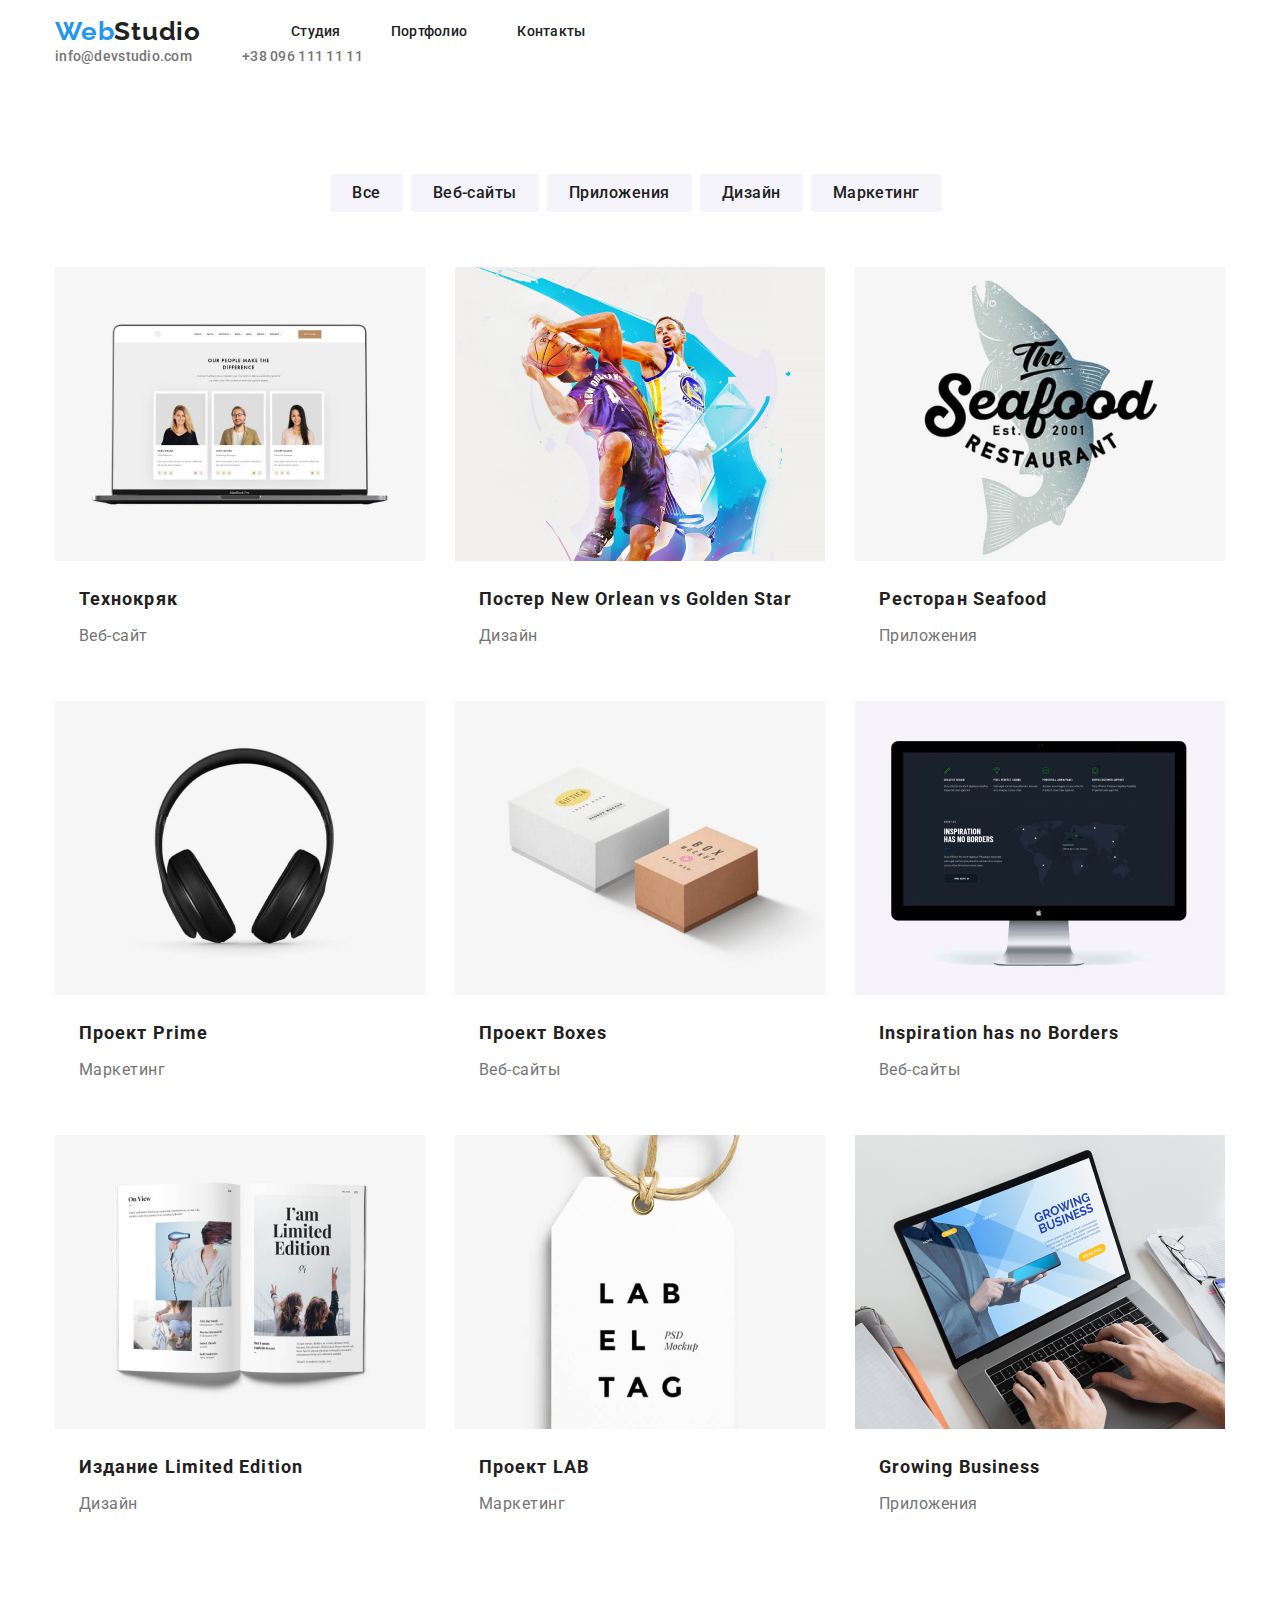
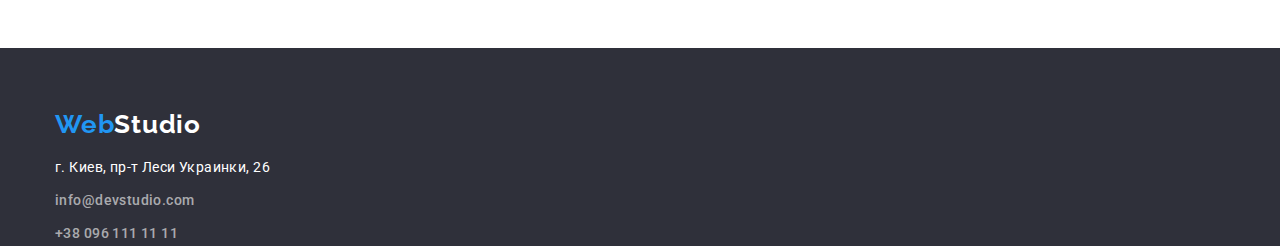
==== portfolio/portfolio.html @ 15a5bf29 "Готовый проект" ====
<!DOCTYPE html>
<html lang="en">
  <head>
    <meta charset="UTF-8" />
    <meta http-equiv="X-UA-Compatible" content="IE=edge" />
    <meta name="viewport" content="width=device-width, initial-scale=1.0" />
    <link rel="preconnect" href="https://fonts.gstatic.com" />
    <link
      href="https://fonts.googleapis.com/css2?family=Raleway:wght@700&family=Roboto:wght@400;500;700;900&display=swap"
      rel="stylesheet"
    />
    <link rel="stylesheet" href="../css/style.css" />
    <title>Portfolio</title>
  </head>
  <body>
    <header class="container header">
      <div class="container">
        <!-- Navigations -->
        <nav>
          <a href="./" class="link logo">
            <span class="logo-span">Web</span>Studio</a
          >
          <ul class="menu list-no">
            <li class="nav-item">
              <a class="link nav-link" href="../index.html">Студия</a>
            </li>
            <li class="nav-item">
              <a class="link nav-link" href="#">Портфолио</a>
            </li>
            <li class="nav-item">
              <a class="link nav-link" href="#">Контакты</a>
            </li>
          </ul>
        </nav>
        <ul class="con-list list-no">
          <li class="con-item">
            <a class="link con-link" href="mailto:info@devstudio.com"
              >info@devstudio.com</a
            >
          </li>
          <li class="con-item">
            <a class="link con-link" href="tel:+380961111111"
              >+38 096 111 11 11</a
            >
          </li>
        </ul>
      </div>
    </header>
    <main>
      <section class="catalog">
        <div class="container">
          <ul class="list-no categori-but">
            <li><button class="catalog-but" type="button">Все</button></li>
            <li>
              <button class="catalog-but" type="button">Веб-сайты</button>
            </li>
            <li>
              <button class="catalog-but" type="button">Приложения</button>
            </li>
            <li><button class="catalog-but" type="button">Дизайн</button></li>
            <li>
              <button class="catalog-but" type="button">Маркетинг</button>
            </li>
          </ul>
          <ul class="list-no project-port">
            <!-- Я не знаю это должна быть кнопка или ссылка. Я думаю ссылка -->
            <li class="project">
              <a href="#">
                <img
                  src="../img/portfolio/img.jpg"
                  alt="Веб-сайт"
                  width="370"
                />
                <h3 class="name-project">Технокряк</h3>
                <p class="type-catalog">Веб-сайт</p>
              </a>
            </li>
            <li class="project">
              <a href="#">
                <img
                  src="../img/portfolio/img-1.jpg"
                  alt="Дизайн"
                  width="370"
                />
                <h3 class="name-project">Постер New Orlean vs Golden Star</h3>
                <p class="type-catalog">Дизайн</p>
              </a>
            </li>
            <li class="project">
              <a href="#">
                <img
                  src="../img/portfolio/img-2.jpg"
                  alt="Приложения"
                  width="370"
                />
                <h3 class="name-project">Ресторан Seafood</h3>
                <p class="type-catalog">Приложения</p>
              </a>
            </li>
            <li class="project">
              <a href="#">
                <img
                  src="../img/portfolio/img-3.jpg"
                  alt="Маркетинг"
                  width="370"
                />
                <h3 class="name-project">Проект Prime</h3>
                <p class="type-catalog">Маркетинг</p>
              </a>
            </li>
            <li class="project">
              <a href="#">
                <img
                  src="../img/portfolio/img-4.jpg"
                  alt="Приложения"
                  width="370"
                />
                <h3 class="name-project">Проект Boxes</h3>
                <p class="type-catalog">Веб-сайты</p>
              </a>
            </li>
            <li class="project">
              <a href="">
                <img
                  src="../img/portfolio/img-5.jpg"
                  alt="Веб-сайты"
                  width="370"
                />
                <h3 class="name-project">Inspiration has no Borders</h3>
                <p class="type-catalog">Веб-сайты</p>
              </a>
            </li>
            <li class="project">
              <a href="#">
                <img
                  src="../img/portfolio/img-6.jpg"
                  alt="Дизайн"
                  width="370"
                />
                <h3 class="name-project">Издание Limited Edition</h3>
                <p class="type-catalog">Дизайн</p>
              </a>
            </li>
            <li class="project">
              <a href="#">
                <img
                  src="../img/portfolio/img-7.jpg"
                  alt="Маркетинг"
                  width="370"
                />
                <h3 class="name-project">Проект LAB</h3>
                <p class="type-catalog">Маркетинг</p>
              </a>
            </li>
            <li class="project">
              <a href="#">
                <img
                  src="../img/portfolio/img-8.jpg"
                  alt="Приложения"
                  width="370"
                />
                <h3 class="name-project">Growing Business</h3>
                <p class="type-catalog">Приложения</p>
              </a>
            </li>
          </ul>
        </div>
      </section>
    </main>
    <footer class="footer">
      <div class="container">
        <!-- Адрес и контакты в футере -->
        <a href="../index.html" class="link logo footer-logo">
          <span class="logo-span">Web</span
          ><span class="white-span">Studio</span>
        </a>
        <address class="address">
          <a
            href="https://goo.gl/maps/hZhFV1fXpXnWWx7i7"
            class="address-street link"
            target="_blank"
            >г. Киев, пр-т Леси Украинки, 26</a
          >
          <ul class="list-no">
            <li class="footer-item-list">
              <a
                class="link con-link footer-link"
                href="mailto:info@devstudio.com"
                >info@devstudio.com</a
              >
            </li>
            <li class="footer-item-list">
              <a class="link con-link footer-link" href="tel:+380961111111"
                >+38 096 111 11 11</a
              >
            </li>
          </ul>
        </address>
      </div>
    </footer>
  </body>
</html>
---- css/style.css ----
*,
::before,
::after {
  margin: 0;
  padding: 0;
}
img {
  display: block;
  max-width: 100%;
  height: auto;
}
h1,
h2,
h3,
h4,
h5,
h6,
p {
	margin-top: 0;
}
html {
	box-sizing: border-box;
}
*,
*::after,
*::before {
	box-sizing: inherit;
}
:root {
  --link-color: #212121;
  --link-color-hov: #2196f3;
  --contact-color: #757575;
  --title-color: #212121;
  --p-color: #757575;
  --font: "Roboto", sans-serif;
}

body {
  box-sizing: border-box;
  font-family: var(--font);
  background: #FFFFFF;
}
button {
  cursor: pointer;
}
.container {
  width: 1170px;
  margin: 0 auto;
}

.link {
  font-family: var(--font);
  text-decoration: none;
  font-size: 14px;
  color: var(--link-color);
}
.list-no {
	list-style: none;
	padding-left: 0;
	margin: 0;
}
.zagolovok {
  font-family: var(--font);
  color: var(--p-color);
}
/* header */
nav {
  
  display: flex;
}

.header {
  display: flex;
  justify-content: space-between;
  padding: 15px 0px 15px 0px;
  align-items: center;
}

.logo {
  font-family: "Raleway", sans-serif;
  font-weight: 700;
  font-size: 26px;
  line-height: 1.3;
  letter-spacing: 0.03em;
  height: 31px;
  margin-right: 90px;
}
.logo-span {
  color: var(--link-color-hov);
}
.white-span {
  color: white;
}
.menu {
  align-items: center;
  display: flex;
}
.nav-item {
  
  margin-right: 50px;
}

.nav-link {
  font-weight: 500;
  line-height: 1.14;
  letter-spacing: 0.02em;
}
.nav-link:hover {
  color: var(--link-color-hov);
}
.nav-link:focus {
  color: var(--link-color-hov);
}
.con-item {
  /* padding: 20px 0px 20px 0px; */
  margin-right: 50px;
}
.con-item:last-child {
  margin-right: 0px;
}
.con-list {
  display: flex;
  margin-left: auto;
}
.con-link {
  font-weight: 500;
  font-size: 14px;
  line-height: 1.14;
  letter-spacing: 0.02em;
  color: var(--contact-color);
}
.con-link:hover {
  color: var(--link-color-hov);
}
/* end header */

/* shapka */
.shapka {
  background: #2f303a;
}
.main-title {
  color: #fff;
  font-family: var(--font);
  font-weight: 900;
  font-size: 44px;
  line-height: 1.36;
  text-align: center;
  letter-spacing: 0.06em;
  text-transform: uppercase;
  padding-top: 200px;
  margin: 0 auto 30px auto;
  width: 696px;
}
.order-but {
  background: var(--link-color-hov);
  font-family: var(--font);
  font-weight: 700;
  font-size: 16px;
  line-height: 1.87;
  text-align: center;
  width: 200px;
  height: 50px;
  border: none;
  letter-spacing: 0.06em;
  color: #ffffff;
  box-shadow: 0px 4px 4px rgba(0, 0, 0, 0.15);
  border-radius: 4px;
  margin-bottom: 200px;
  transition: all 600ms ease;
}
.order-but:hover {
  width: 250px;
  height: 65px;
  border-radius: 10px;
  box-shadow: 10px 10px 10px rgba(0, 0, 0, 0.15);
}
.center {
  text-align: center;
}

/* shapka end */
/* about-us */
.about-list {
  margin-top: 94px;
  margin-bottom: 94px;
  display: flex;
}
.about-list-item {
  margin-right: 30px;
}
.mini-title {
  font-family: var(--font);
  font-weight: 700;
  font-size: 14px;
  line-height: 1.14;
  letter-spacing: 0.03em;
  text-transform: uppercase;
  margin-bottom: 10px;
}
.about-p {
  font-size: 14px;
  line-height: 1.71;
  letter-spacing: 0.03em;
}
.title-section {
  font-family: var(--font);
  font-weight: 700;
  font-size: 36px;
  line-height: 1.16;
  text-align: center;
  letter-spacing: 0.03em;
  margin-bottom: 50px;
}
.list-img {
  display: flex;
  margin-bottom: 188px;
  justify-content: space-between;
}

}
/* our team */
.team {
  background: #f5f4fa;
}
.list-team {
  display: flex;
  margin-bottom: 94px;
  justify-content: space-between;
}
.card-people {
  background-color: white;
  width: 270px;
  box-shadow: 0px 1px 3px rgba(0, 0, 0, 0.12), 0px 1px 1px rgba(0, 0, 0, 0.14),
    0px 2px 1px rgba(0, 0, 0, 0.2);
  border-radius: 0px 0px 4px 4px;
  padding-bottom: 30px;
}
.card-people:last-child {
  margin-right: 0px;
}
.title-name {
  font-family: var(--font);
  color: var(--title-color);
  font-weight: 500;
  font-size: 16px;
  line-height: 1.18;
  text-align: center;
  letter-spacing: 0.03em;
  margin-top: 30px;
  margin-bottom: 10px;
}
.job {
  font-family: inherit;
  color: var(--p-color);
  font-size: 16px;
  line-height: 1.18;
  letter-spacing: 0.03em;
  text-align: center;
}
/* footer */
.footer {
  background: #2f303a;
  padding-top: 60px;
}

.address {
  font-style: normal;
  padding-top: 15px;
}

.address-street {
  color: #fff;
  font-family: var(--font);
  font-size: 14px;
  line-height: 1.71;
  letter-spacing: 0.03em;
  margin-bottom: 9px;
}
.footer-item-list {
  margin-top: 9px;
}
.footer address .footer-link {
  line-height: 1.71;
  letter-spacing: 0.03em;
  color: rgba(255, 255, 255, 0.6);
}
.footer address .footer-link:hover {
  color: var(--link-color-hov);
}
.footer address .footer-link:focus {
  color: var(--link-color-hov);
}
.black-span {
  color: #000;
}

/* PORTFOLIO */

.categori-but{
  display: flex;
  margin: 94px auto 55px auto;
  justify-content: center;

}
.catalog-but {
  font-family: var(--font);
  background: #f5f4fa;
  border-radius: 4px;
  font-weight: 500;
  font-size: 16px;
  line-height: 1.62;
  text-align: center;
  letter-spacing: 0.03em;
  color: var(--link-color);
  margin-right: 8px;
  

border-radius: 4px;
padding: 6px 22px 6px 22px;
border: none;
}
.catalog-but:hover {
  color: #fff;
  background: var(--link-color-hov);
}
.project-port{
  display: flex;
  flex-wrap: wrap;
  margin: -15px;
  margin-bottom: 94px;
}
.project{
  
  margin:15px;
}
.name-project {
  font-family: var(--font);
  color: var(--link-color);
  font-weight: 700;
  font-size: 18px;
  line-height: 2;
  letter-spacing: 0.06em;
  margin: 20px 0px 4px 24px;
}
.type-catalog {
  font-family: inherit;
  color: var(--p-color);
  font-size: 16px;
  line-height: 1.87;
  letter-spacing: 0.03em;
  margin-left: 24px;
  margin-bottom: 20px;
}
a {
  text-decoration: none;
}
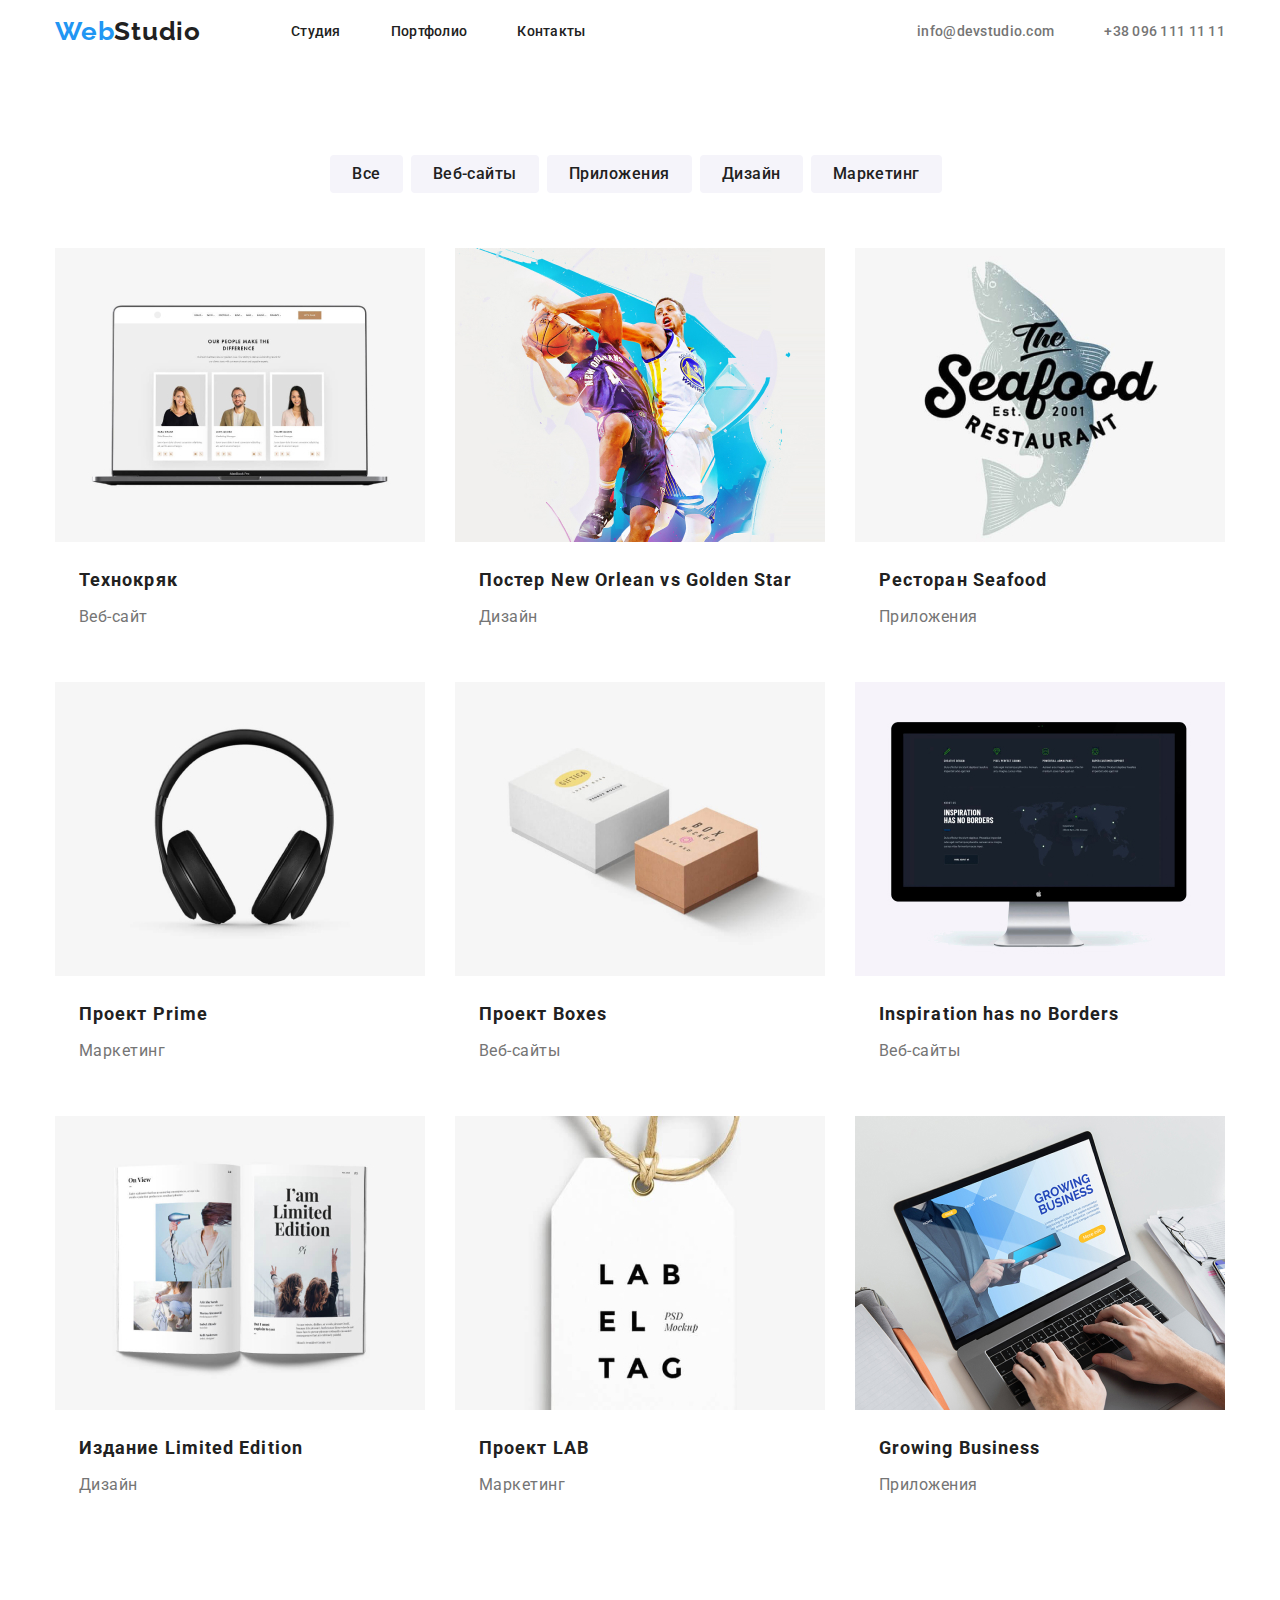
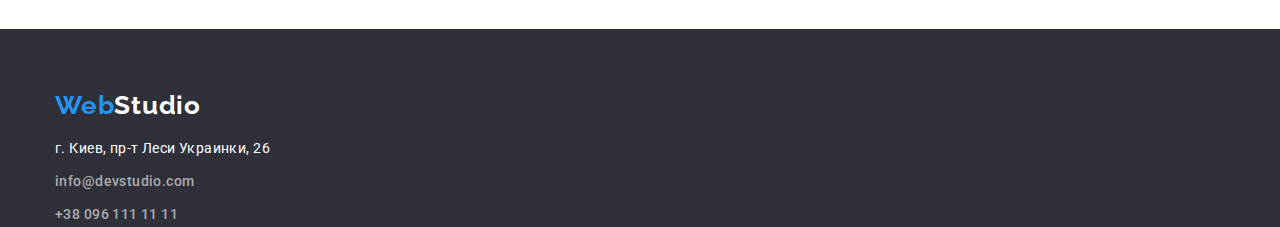
==== commit 90c8a449: "Исправление" ====
--- a/portfolio/portfolio.html
+++ b/portfolio/portfolio.html
@@ -14,37 +14,37 @@
   </head>
   <body>
     <header class="container header">
-      <div class="container">
-        <!-- Navigations -->
-        <nav>
-          <a href="./" class="link logo">
-            <span class="logo-span">Web</span>Studio</a
-          >
-          <ul class="menu list-no">
-            <li class="nav-item">
-              <a class="link nav-link" href="../index.html">Студия</a>
-            </li>
-            <li class="nav-item">
-              <a class="link nav-link" href="#">Портфолио</a>
-            </li>
-            <li class="nav-item">
-              <a class="link nav-link" href="#">Контакты</a>
-            </li>
-          </ul>
-        </nav>
-        <ul class="con-list list-no">
-          <li class="con-item">
-            <a class="link con-link" href="mailto:info@devstudio.com"
-              >info@devstudio.com</a
+      <!-- Navigations -->
+      <nav>
+        <a href="./" class="link logo">
+          <span class="logo-span">Web</span>Studio</a
+        >
+        <ul class="menu list-no">
+          <li class="nav-item">
+            <a class="link nav-link" href="#">Студия</a>
+          </li>
+          <li class="nav-item">
+            <a class="link nav-link" href="./portfolio/portfolio.html"
+              >Портфолио</a
             >
           </li>
-          <li class="con-item">
-            <a class="link con-link" href="tel:+380961111111"
-              >+38 096 111 11 11</a
-            >
+          <li class="nav-item">
+            <a class="link nav-link" href="#">Контакты</a>
           </li>
         </ul>
-      </div>
+      </nav>
+      <ul class="con-list list-no">
+        <li class="con-item">
+          <a class="link con-link" href="mailto:info@devstudio.com"
+            >info@devstudio.com</a
+          >
+        </li>
+        <li class="con-item">
+          <a class="link con-link" href="tel:+380961111111"
+            >+38 096 111 11 11</a
+          >
+        </li>
+      </ul>
     </header>
     <main>
       <section class="catalog">
--- a/css/style.css
+++ b/css/style.css
@@ -16,15 +16,15 @@
 h5,
 h6,
 p {
-	margin-top: 0;
+  margin-top: 0;
 }
 html {
-	box-sizing: border-box;
+  box-sizing: border-box;
 }
 *,
 *::after,
 *::before {
-	box-sizing: inherit;
+  box-sizing: inherit;
 }
 :root {
   --link-color: #212121;
@@ -38,7 +38,7 @@
 body {
   box-sizing: border-box;
   font-family: var(--font);
-  background: #FFFFFF;
+  background: #ffffff;
 }
 button {
   cursor: pointer;
@@ -55,9 +55,9 @@
   color: var(--link-color);
 }
 .list-no {
-	list-style: none;
-	padding-left: 0;
-	margin: 0;
+  list-style: none;
+  padding-left: 0;
+  margin: 0;
 }
 .zagolovok {
   font-family: var(--font);
@@ -65,7 +65,6 @@
 }
 /* header */
 nav {
-  
   display: flex;
 }
 
@@ -96,7 +95,6 @@
   display: flex;
 }
 .nav-item {
-  
   margin-right: 50px;
 }
 
@@ -217,7 +215,6 @@
   justify-content: space-between;
 }
 
-}
 /* our team */
 .team {
   background: #f5f4fa;
@@ -296,11 +293,10 @@
 
 /* PORTFOLIO */
 
-.categori-but{
+.categori-but {
   display: flex;
   margin: 94px auto 55px auto;
   justify-content: center;
-
 }
 .catalog-but {
   font-family: var(--font);
@@ -313,25 +309,23 @@
   letter-spacing: 0.03em;
   color: var(--link-color);
   margin-right: 8px;
-  
-
-border-radius: 4px;
-padding: 6px 22px 6px 22px;
-border: none;
+
+  border-radius: 4px;
+  padding: 6px 22px 6px 22px;
+  border: none;
 }
 .catalog-but:hover {
   color: #fff;
   background: var(--link-color-hov);
 }
-.project-port{
+.project-port {
   display: flex;
   flex-wrap: wrap;
   margin: -15px;
   margin-bottom: 94px;
 }
-.project{
-  
-  margin:15px;
+.project {
+  margin: 15px;
 }
 .name-project {
   font-family: var(--font);
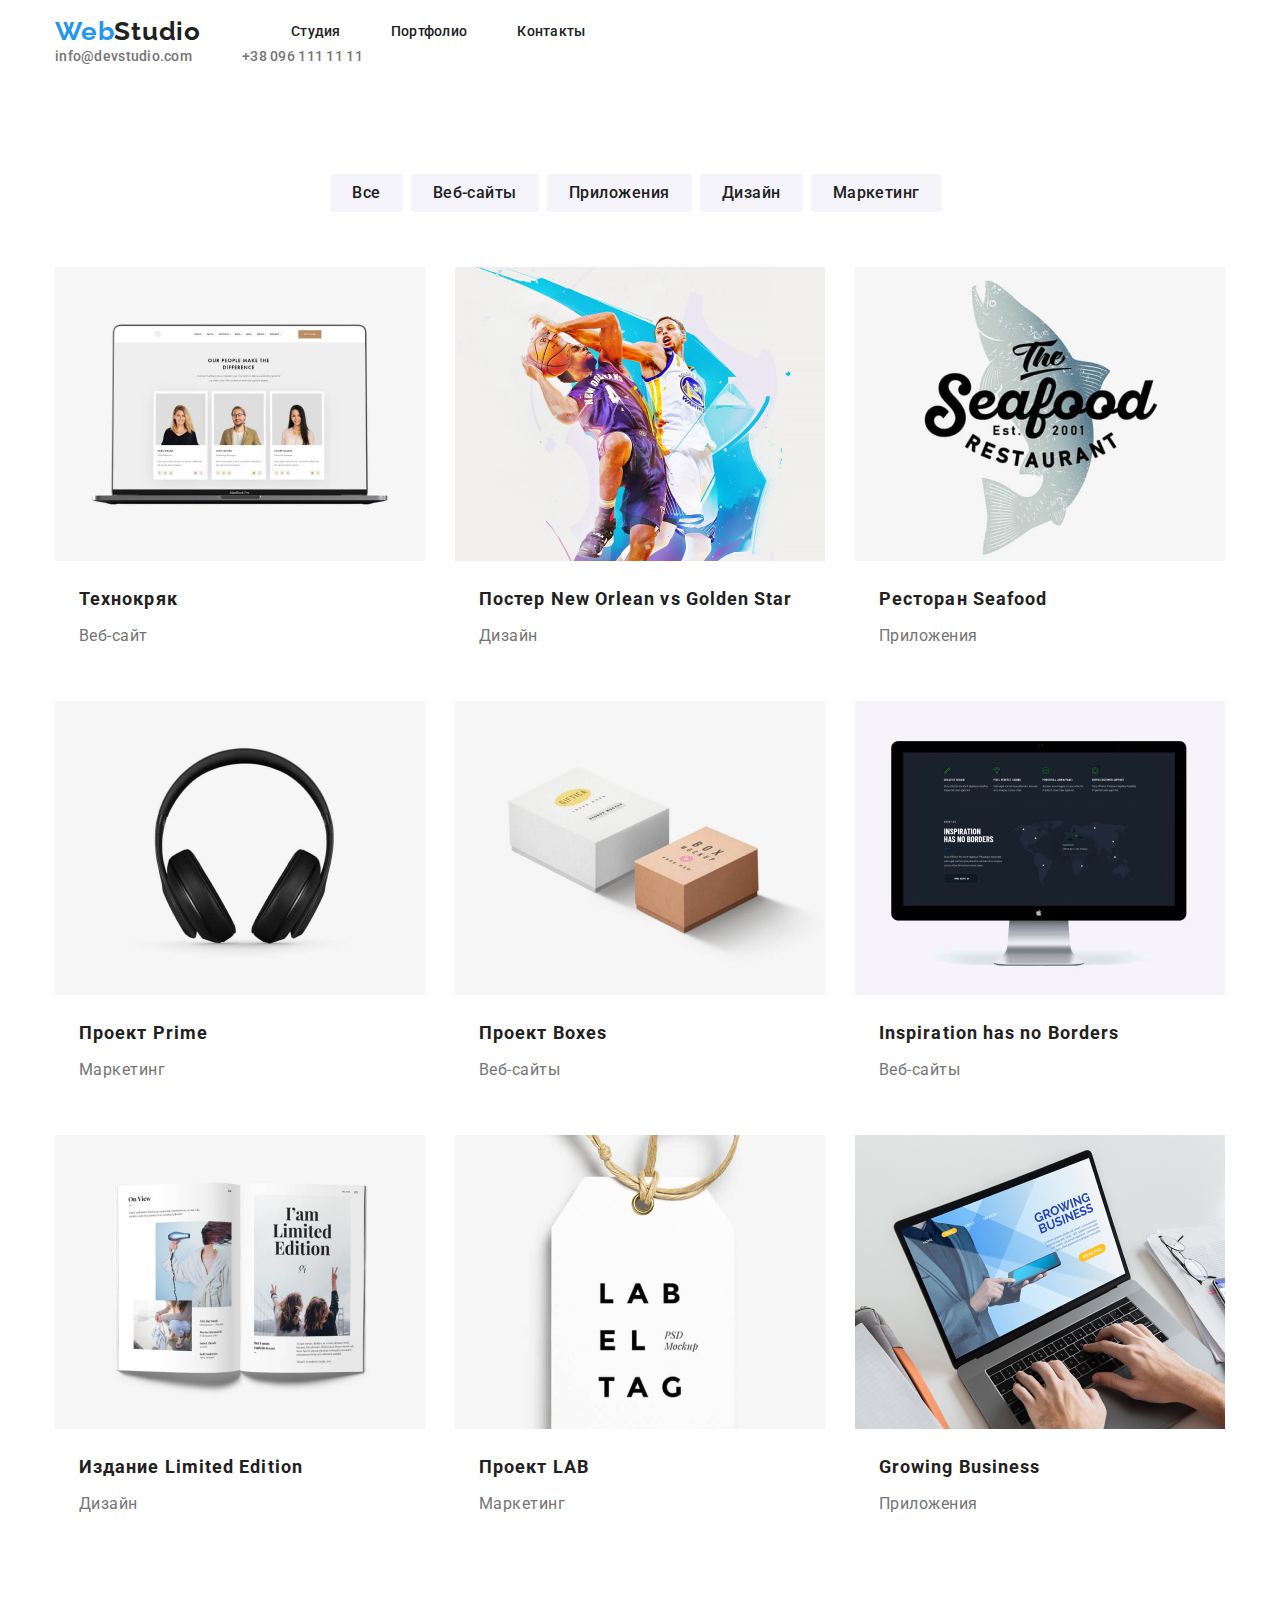
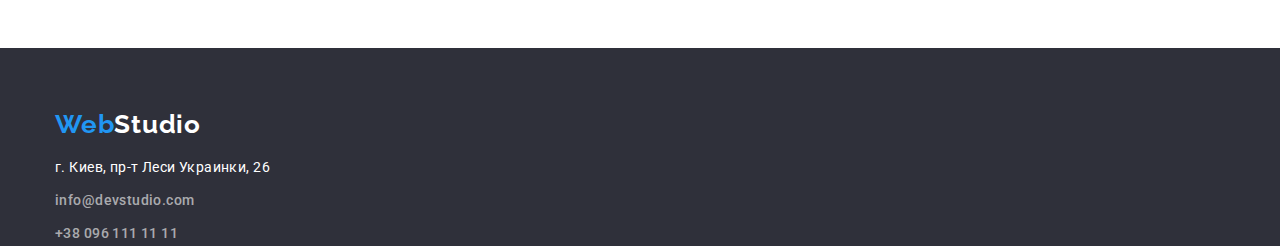
==== commit 829e4115: "да" ====
--- a/portfolio/portfolio.html
+++ b/portfolio/portfolio.html
@@ -14,37 +14,37 @@
   </head>
   <body>
     <header class="container header">
-      <!-- Navigations -->
-      <nav>
-        <a href="./" class="link logo">
-          <span class="logo-span">Web</span>Studio</a
-        >
-        <ul class="menu list-no">
-          <li class="nav-item">
-            <a class="link nav-link" href="#">Студия</a>
-          </li>
-          <li class="nav-item">
-            <a class="link nav-link" href="./portfolio/portfolio.html"
-              >Портфолио</a
+      <div class="container">
+        <!-- Navigations -->
+        <nav>
+          <a href="./" class="link logo">
+            <span class="logo-span">Web</span>Studio</a
+          >
+          <ul class="menu list-no">
+            <li class="nav-item">
+              <a class="link nav-link" href="../index.html">Студия</a>
+            </li>
+            <li class="nav-item">
+              <a class="link nav-link" href="#">Портфолио</a>
+            </li>
+            <li class="nav-item">
+              <a class="link nav-link" href="#">Контакты</a>
+            </li>
+          </ul>
+        </nav>
+        <ul class="con-list list-no">
+          <li class="con-item">
+            <a class="link con-link" href="mailto:info@devstudio.com"
+              >info@devstudio.com</a
             >
           </li>
-          <li class="nav-item">
-            <a class="link nav-link" href="#">Контакты</a>
+          <li class="con-item">
+            <a class="link con-link" href="tel:+380961111111"
+              >+38 096 111 11 11</a
+            >
           </li>
         </ul>
-      </nav>
-      <ul class="con-list list-no">
-        <li class="con-item">
-          <a class="link con-link" href="mailto:info@devstudio.com"
-            >info@devstudio.com</a
-          >
-        </li>
-        <li class="con-item">
-          <a class="link con-link" href="tel:+380961111111"
-            >+38 096 111 11 11</a
-          >
-        </li>
-      </ul>
+      </div>
     </header>
     <main>
       <section class="catalog">
--- a/css/style.css
+++ b/css/style.css
@@ -127,7 +127,8 @@
   letter-spacing: 0.02em;
   color: var(--contact-color);
 }
-.con-link:hover {
+.con-link:hover,
+.con-link:focus {
   color: var(--link-color-hov);
 }
 /* end header */
@@ -314,7 +315,8 @@
   padding: 6px 22px 6px 22px;
   border: none;
 }
-.catalog-but:hover {
+.catalog-but:hover,
+.catalog-but:focus {
   color: #fff;
   background: var(--link-color-hov);
 }
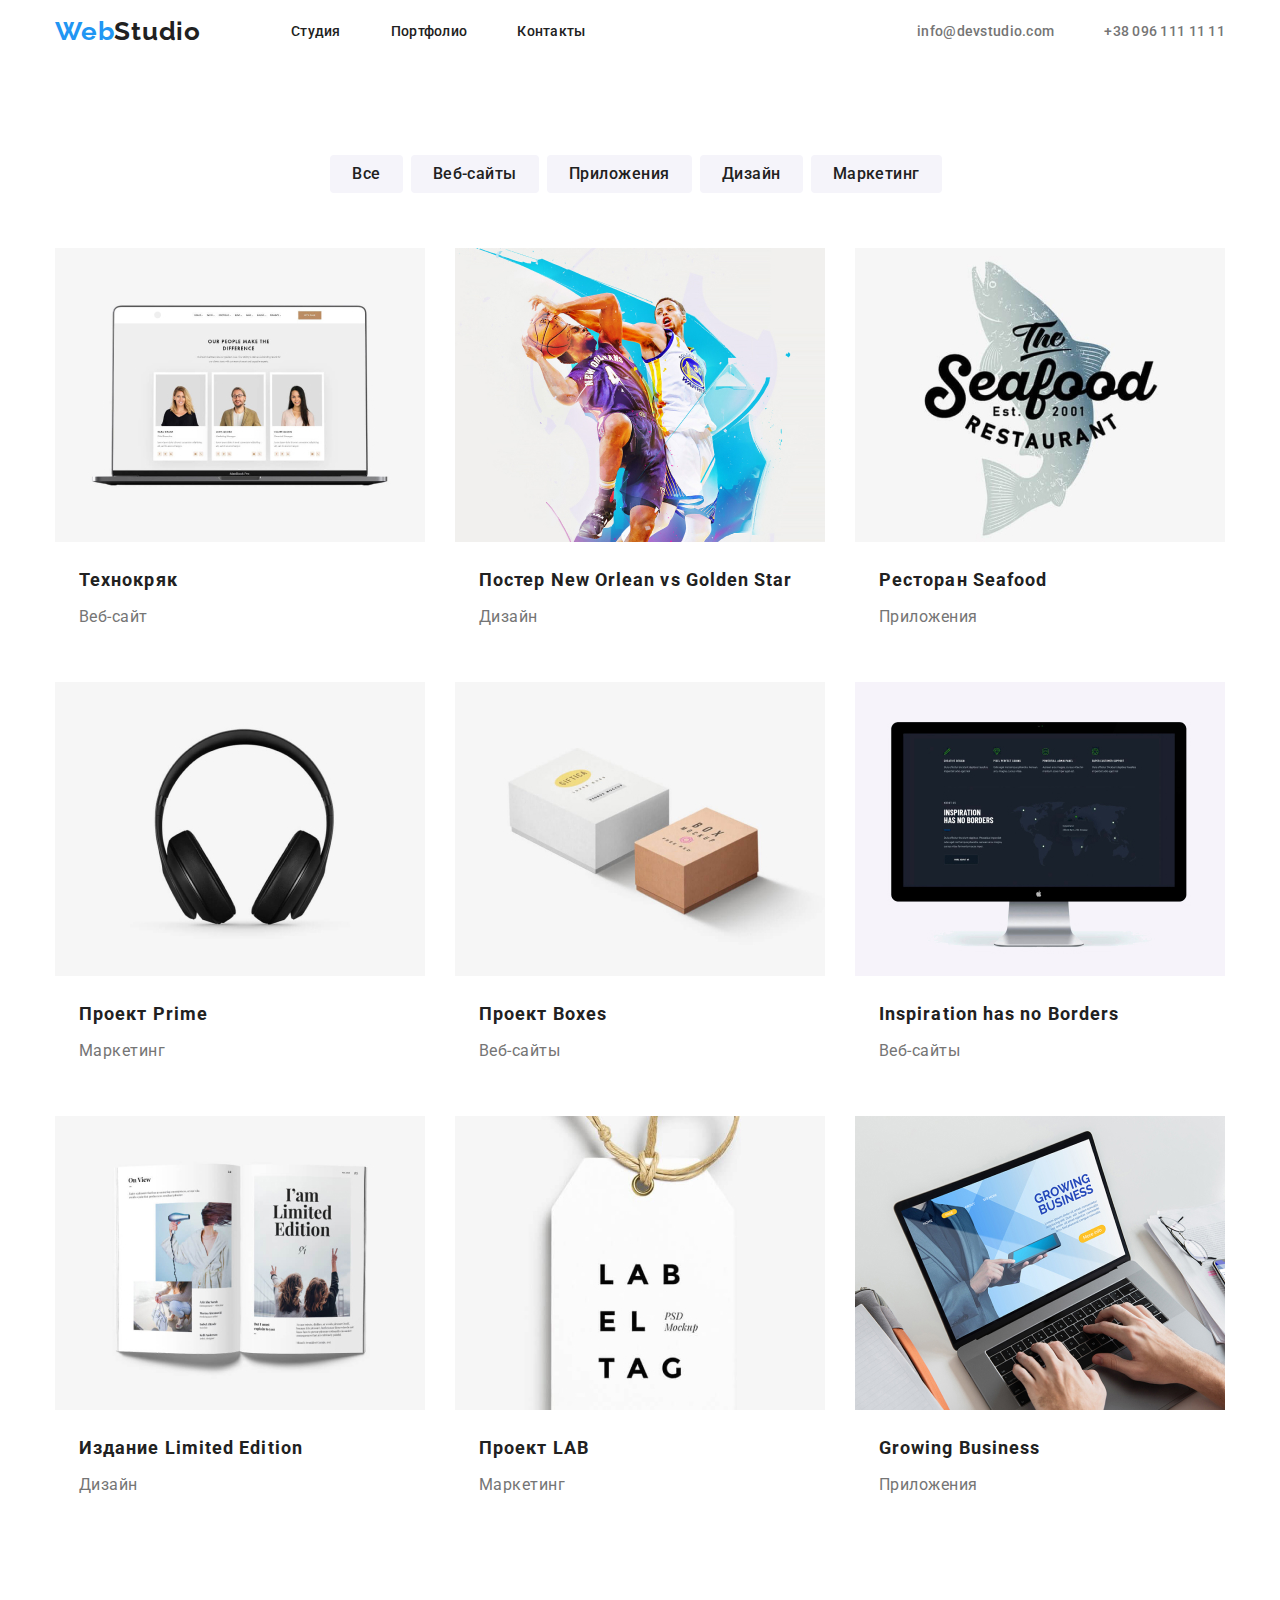
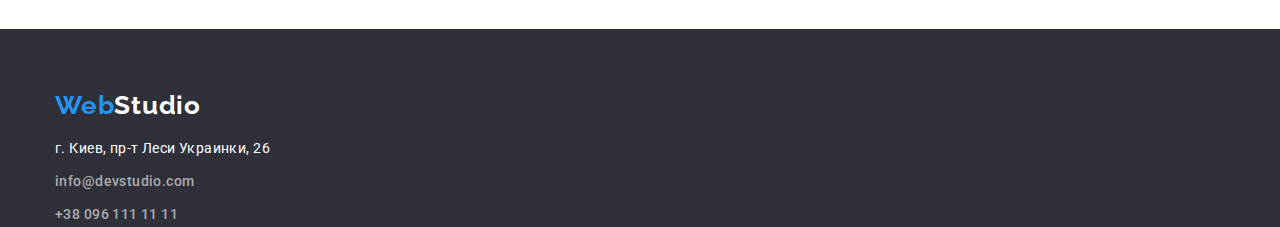
==== commit 78ee3c7a: "исправление" ====
--- a/portfolio/portfolio.html
+++ b/portfolio/portfolio.html
@@ -13,8 +13,8 @@
     <title>Portfolio</title>
   </head>
   <body>
-    <header class="container header">
-      <div class="container">
+    <header>
+      <div class="container header">
         <!-- Navigations -->
         <nav>
           <a href="./" class="link logo">
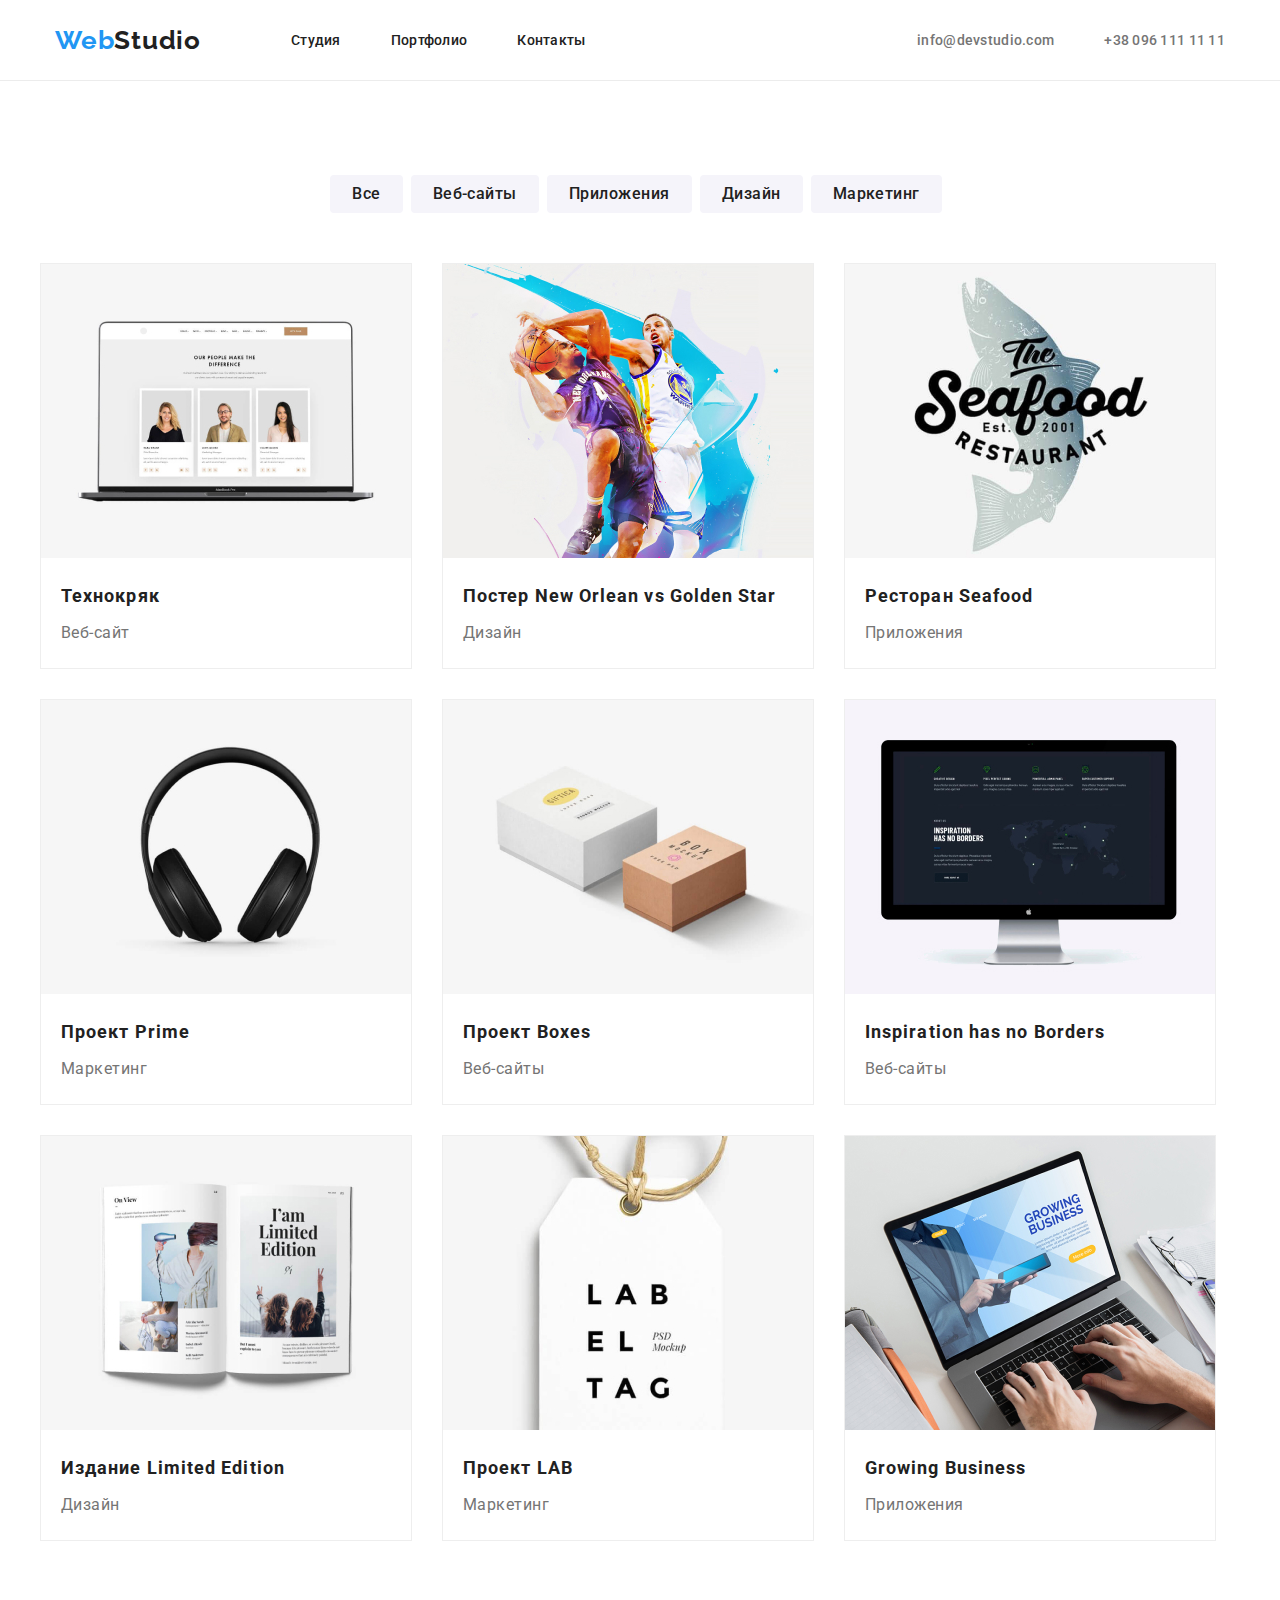
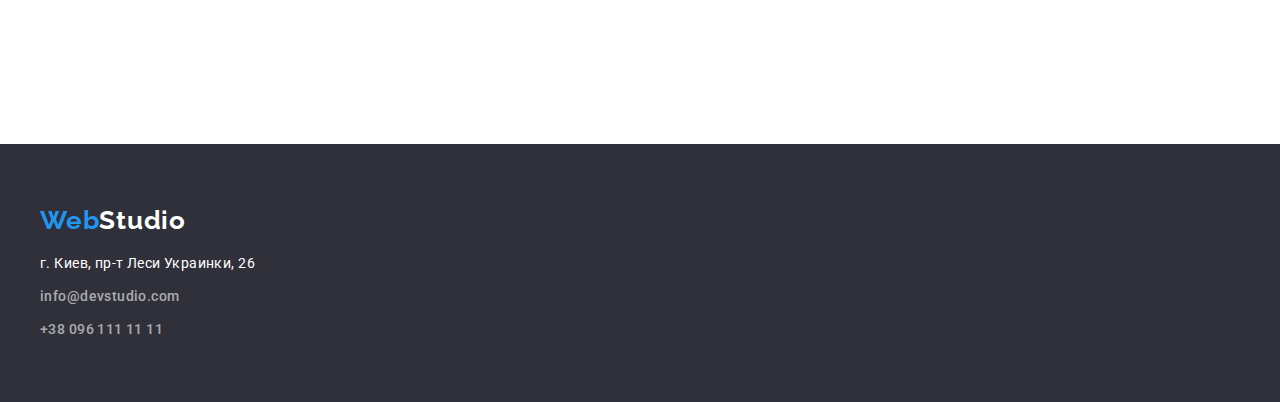
==== commit a07c105f: "исправление marginov" ====
--- a/portfolio/portfolio.html
+++ b/portfolio/portfolio.html
@@ -13,11 +13,11 @@
     <title>Portfolio</title>
   </head>
   <body>
-    <header>
-      <div class="container header">
+    <header class="header">
+      <div class="container">
         <!-- Navigations -->
         <nav>
-          <a href="./" class="link logo">
+          <a href="../index.html" class="link logo">
             <span class="logo-span">Web</span>Studio</a
           >
           <ul class="menu list-no">
@@ -71,8 +71,10 @@
                   alt="Веб-сайт"
                   width="370"
                 />
-                <h3 class="name-project">Технокряк</h3>
-                <p class="type-catalog">Веб-сайт</p>
+                <div class="disription-port">
+                  <h3 class="name-project">Технокряк</h3>
+                  <p class="type-catalog">Веб-сайт</p>
+                </div>
               </a>
             </li>
             <li class="project">
@@ -82,8 +84,10 @@
                   alt="Дизайн"
                   width="370"
                 />
-                <h3 class="name-project">Постер New Orlean vs Golden Star</h3>
-                <p class="type-catalog">Дизайн</p>
+                <div class="disription-port">
+                  <h3 class="name-project">Постер New Orlean vs Golden Star</h3>
+                  <p class="type-catalog">Дизайн</p>
+                </div>
               </a>
             </li>
             <li class="project">
@@ -93,8 +97,10 @@
                   alt="Приложения"
                   width="370"
                 />
-                <h3 class="name-project">Ресторан Seafood</h3>
-                <p class="type-catalog">Приложения</p>
+                <div class="disription-port">
+                  <h3 class="name-project">Ресторан Seafood</h3>
+                  <p class="type-catalog">Приложения</p>
+                </div>
               </a>
             </li>
             <li class="project">
@@ -104,8 +110,10 @@
                   alt="Маркетинг"
                   width="370"
                 />
-                <h3 class="name-project">Проект Prime</h3>
-                <p class="type-catalog">Маркетинг</p>
+                <div class="disription-port">
+                  <h3 class="name-project">Проект Prime</h3>
+                  <p class="type-catalog">Маркетинг</p>
+                </div>
               </a>
             </li>
             <li class="project">
@@ -115,8 +123,10 @@
                   alt="Приложения"
                   width="370"
                 />
-                <h3 class="name-project">Проект Boxes</h3>
-                <p class="type-catalog">Веб-сайты</p>
+                <div class="disription-port">
+                  <h3 class="name-project">Проект Boxes</h3>
+                  <p class="type-catalog">Веб-сайты</p>
+                </div>
               </a>
             </li>
             <li class="project">
@@ -126,8 +136,10 @@
                   alt="Веб-сайты"
                   width="370"
                 />
-                <h3 class="name-project">Inspiration has no Borders</h3>
-                <p class="type-catalog">Веб-сайты</p>
+                <div class="disription-port">
+                  <h3 class="name-project">Inspiration has no Borders</h3>
+                  <p class="type-catalog">Веб-сайты</p>
+                </div>
               </a>
             </li>
             <li class="project">
@@ -137,8 +149,10 @@
                   alt="Дизайн"
                   width="370"
                 />
-                <h3 class="name-project">Издание Limited Edition</h3>
-                <p class="type-catalog">Дизайн</p>
+                <div class="disription-port">
+                  <h3 class="name-project">Издание Limited Edition</h3>
+                  <p class="type-catalog">Дизайн</p>
+                </div>
               </a>
             </li>
             <li class="project">
@@ -148,8 +162,10 @@
                   alt="Маркетинг"
                   width="370"
                 />
-                <h3 class="name-project">Проект LAB</h3>
-                <p class="type-catalog">Маркетинг</p>
+                <div class="disription-port">
+                  <h3 class="name-project">Проект LAB</h3>
+                  <p class="type-catalog">Маркетинг</p>
+                </div>
               </a>
             </li>
             <li class="project">
@@ -159,8 +175,10 @@
                   alt="Приложения"
                   width="370"
                 />
-                <h3 class="name-project">Growing Business</h3>
-                <p class="type-catalog">Приложения</p>
+                <div class="disription-port">
+                  <h3 class="name-project">Growing Business</h3>
+                  <p class="type-catalog">Приложения</p>
+                </div>
               </a>
             </li>
           </ul>
--- a/css/style.css
+++ b/css/style.css
@@ -44,7 +44,7 @@
   cursor: pointer;
 }
 .container {
-  width: 1170px;
+  width: 1200px;
   margin: 0 auto;
 }
 
@@ -69,10 +69,14 @@
 }
 
 .header {
+  padding: 24px 0px 25px 0px;
+  border-bottom: 1px solid #ececec;
+}
+header .container {
   display: flex;
   justify-content: space-between;
-  padding: 15px 0px 15px 0px;
   align-items: center;
+  padding: 0px 15px;
 }
 
 .logo {
@@ -136,6 +140,8 @@
 /* shapka */
 .shapka {
   background: #2f303a;
+  padding-top: 200px;
+  padding-bottom: 200px;
 }
 .main-title {
   color: #fff;
@@ -146,7 +152,6 @@
   text-align: center;
   letter-spacing: 0.06em;
   text-transform: uppercase;
-  padding-top: 200px;
   margin: 0 auto 30px auto;
   width: 696px;
 }
@@ -164,7 +169,6 @@
   color: #ffffff;
   box-shadow: 0px 4px 4px rgba(0, 0, 0, 0.15);
   border-radius: 4px;
-  margin-bottom: 200px;
   transition: all 600ms ease;
 }
 .order-but:hover {
@@ -179,9 +183,11 @@
 
 /* shapka end */
 /* about-us */
+.about-section {
+  padding-top: 94px;
+  padding-bottom: 94px;
+}
 .about-list {
-  margin-top: 94px;
-  margin-bottom: 94px;
   display: flex;
 }
 .about-list-item {
@@ -210,19 +216,22 @@
   letter-spacing: 0.03em;
   margin-bottom: 50px;
 }
+.list-img-section {
+  padding-bottom: 188px;
+}
 .list-img {
   display: flex;
-  margin-bottom: 188px;
+
   justify-content: space-between;
 }
 
 /* our team */
 .team {
+  padding-bottom: 94px;
   background: #f5f4fa;
 }
 .list-team {
   display: flex;
-  margin-bottom: 94px;
   justify-content: space-between;
 }
 .card-people {
@@ -259,11 +268,12 @@
 .footer {
   background: #2f303a;
   padding-top: 60px;
+  padding-bottom: 60px;
 }
 
 .address {
   font-style: normal;
-  padding-top: 15px;
+  margin-top: 15px;
 }
 
 .address-street {
@@ -293,10 +303,12 @@
 }
 
 /* PORTFOLIO */
-
+.catalog {
+  padding: 94px 0px 94px 0px;
+}
 .categori-but {
   display: flex;
-  margin: 94px auto 55px auto;
+  margin: 0px auto 50px auto;
   justify-content: center;
 }
 .catalog-but {
@@ -327,7 +339,11 @@
   margin-bottom: 94px;
 }
 .project {
+  border: 1px solid #eeeeee;
   margin: 15px;
+}
+.disription-port {
+  padding: 20px;
 }
 .name-project {
   font-family: var(--font);
@@ -336,7 +352,7 @@
   font-size: 18px;
   line-height: 2;
   letter-spacing: 0.06em;
-  margin: 20px 0px 4px 24px;
+  margin-bottom: 4px;
 }
 .type-catalog {
   font-family: inherit;
@@ -344,8 +360,6 @@
   font-size: 16px;
   line-height: 1.87;
   letter-spacing: 0.03em;
-  margin-left: 24px;
-  margin-bottom: 20px;
 }
 a {
   text-decoration: none;
